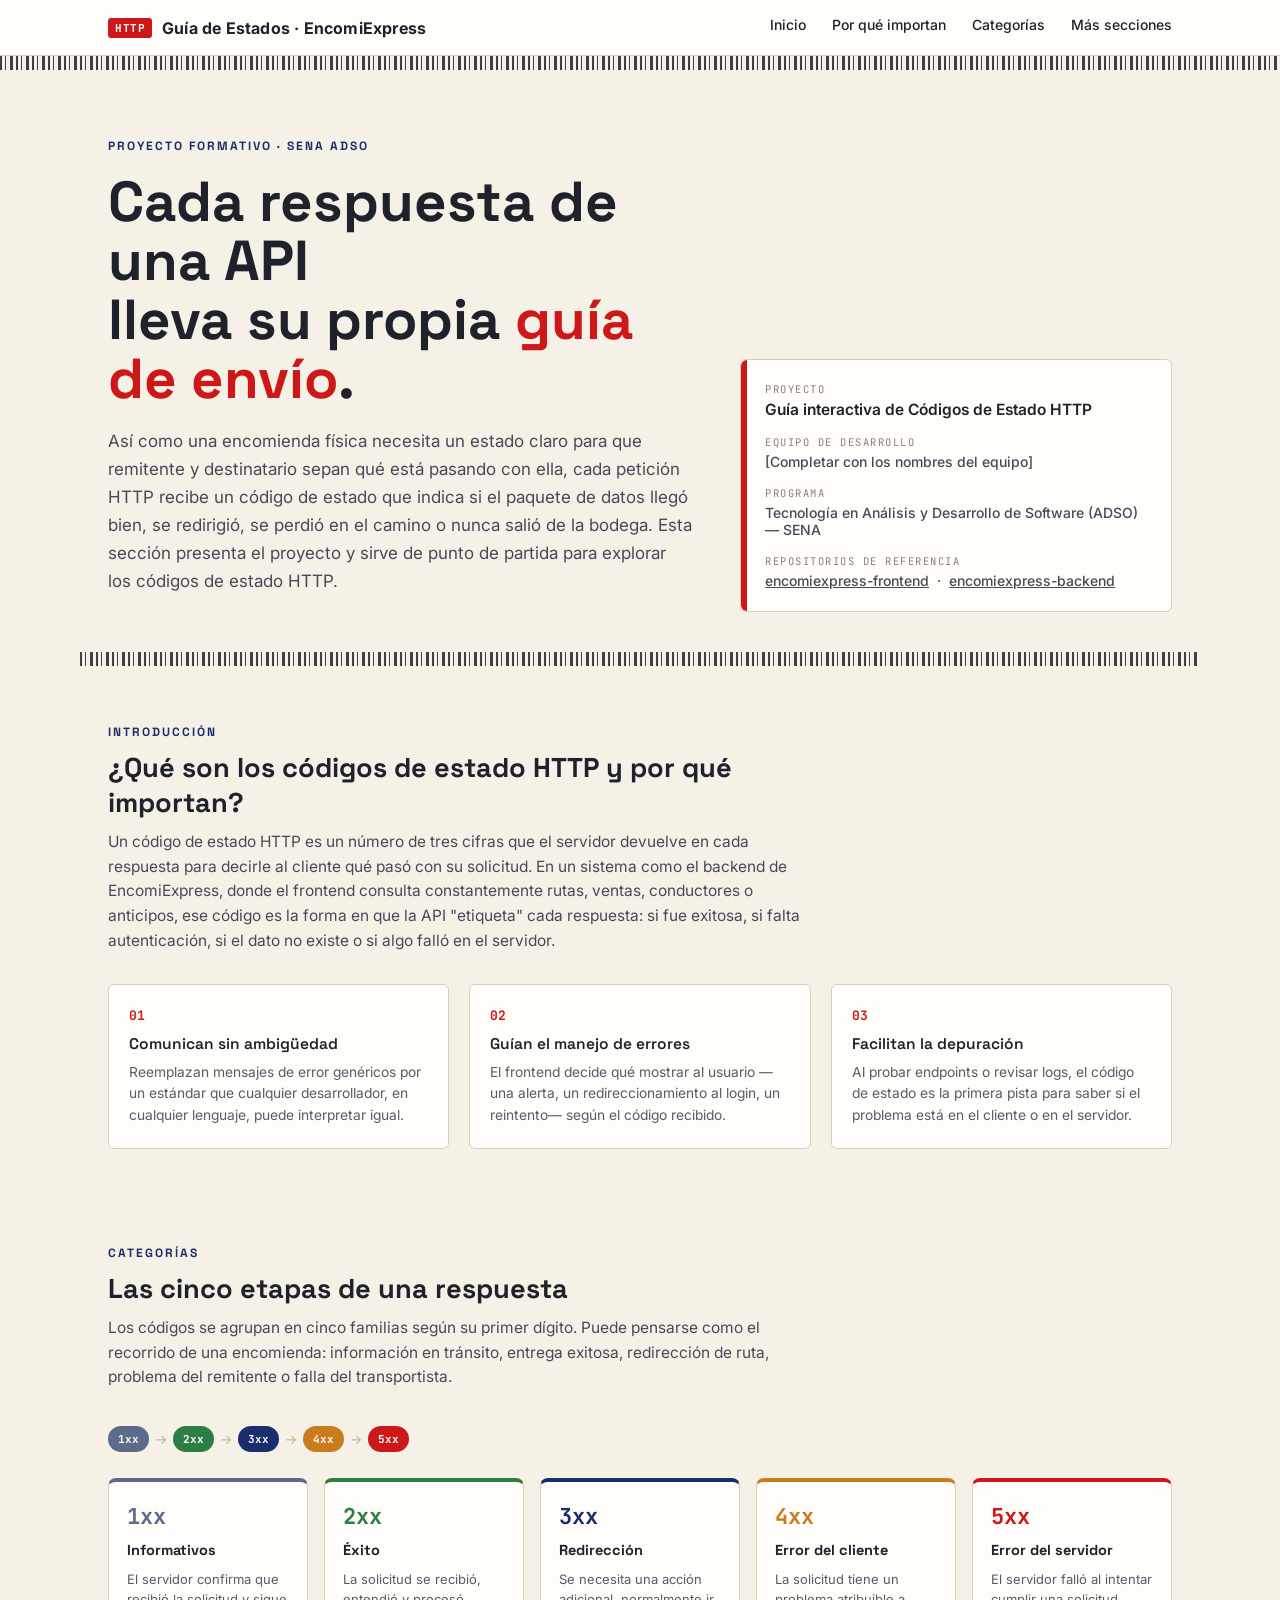
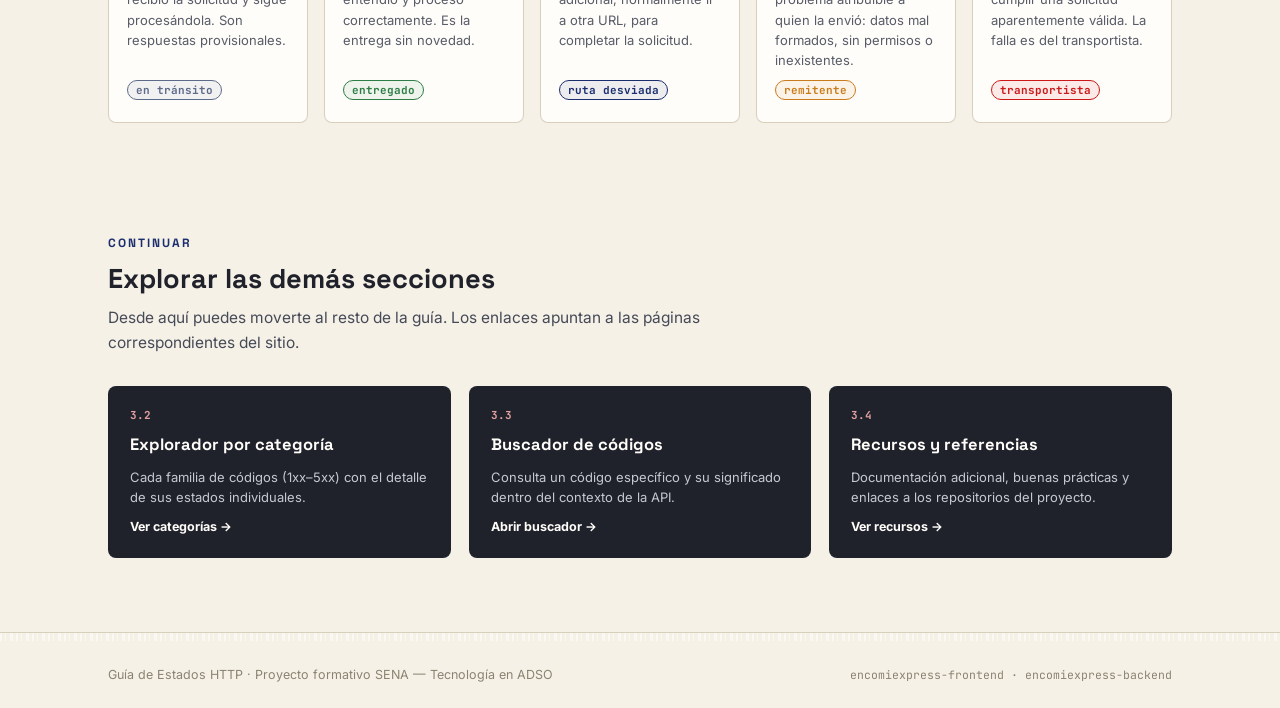
==== index.html @ 659e0f2d "home" ====
<!DOCTYPE html>
<html lang="es">
<head>
<meta charset="UTF-8">
<meta name="viewport" content="width=device-width, initial-scale=1.0">
<title>EncomiExpress · Guía de Estados HTTP</title>
<link rel="preconnect" href="https://fonts.googleapis.com">
<link rel="preconnect" href="https://fonts.gstatic.com" crossorigin>
<link href="https://fonts.googleapis.com/css2?family=Space+Grotesk:wght@500;600;700&family=Inter:wght@400;500;600&family=JetBrains+Mono:wght@500;700&display=swap" rel="stylesheet">
<style>
  :root{
    --rojo-carga:#CC1818;
    --azul-encomi:#1A2E6E;
    --crema-papel:#F6F1E7;
    --grafito:#20222B;
    --verde-entregado:#2E7D46;
    --ambar-aviso:#C97C1C;
    --linea:#D8CFBB;
    --blanco:#FFFDF9;
  }

  *{box-sizing:border-box;}
  html{scroll-behavior:smooth;}
  body{
    margin:0;
    background:var(--crema-papel);
    color:var(--grafito);
    font-family:'Inter', sans-serif;
    -webkit-font-smoothing:antialiased;
  }
  h1,h2,h3,.eyebrow{font-family:'Space Grotesk', sans-serif;}
  code, .code, .mono{font-family:'JetBrains Mono', monospace;}

  a{color:inherit;}

  /* barcode-style divider, nod to la guía de envío en PDF con jsbarcode */
  .barcode{
    height:14px;
    background-image:repeating-linear-gradient(
      90deg,
      var(--grafito) 0px, var(--grafito) 2px,
      transparent 2px, transparent 5px,
      var(--grafito) 5px, var(--grafito) 6px,
      transparent 6px, transparent 10px,
      var(--grafito) 10px, var(--grafito) 13px,
      transparent 13px, transparent 16px
    );
    opacity:0.85;
  }
  .barcode.light{ filter:invert(1) brightness(1.6); opacity:0.5; }

  /* ===== NAV ===== */
  header.top{
    position:sticky; top:0; z-index:50;
    background:var(--blanco);
    border-bottom:1px solid var(--linea);
  }
  .nav-wrap{
    max-width:1120px; margin:0 auto; padding:16px 28px;
    display:flex; align-items:center; justify-content:space-between; gap:20px;
  }
  .brand{display:flex; align-items:center; gap:10px; font-weight:700; letter-spacing:0.2px;}
  .brand .tag{
    background:var(--rojo-carga); color:var(--blanco);
    font-family:'JetBrains Mono',monospace; font-size:11px; font-weight:700;
    padding:3px 7px; border-radius:3px; letter-spacing:0.5px;
  }
  nav.links{display:flex; gap:26px; flex-wrap:wrap;}
  nav.links a{
    font-size:14px; font-weight:500; text-decoration:none; color:var(--grafito);
    padding-bottom:4px; border-bottom:2px solid transparent;
    transition:border-color .2s ease, color .2s ease;
  }
  nav.links a:hover{border-color:var(--rojo-carga); color:var(--rojo-carga);}

  /* ===== HERO ===== */
  .hero{
    max-width:1120px; margin:0 auto; padding:64px 28px 40px;
    display:grid; grid-template-columns:1.15fr 0.85fr; gap:48px; align-items:end;
  }
  .eyebrow{
    display:inline-block; font-size:12px; font-weight:700; letter-spacing:2px;
    text-transform:uppercase; color:var(--azul-encomi); margin-bottom:18px;
  }
  h1{
    font-size:clamp(2.2rem, 4.4vw, 3.6rem);
    line-height:1.05; margin:0 0 18px; font-weight:700; color:var(--grafito);
  }
  h1 span{color:var(--rojo-carga);}
  .lead{font-size:17px; line-height:1.65; max-width:56ch; color:#454A57;}

  /* la "guía de envío" del equipo, a modo de manifiesto del proyecto */
  .waybill{
    background:var(--blanco);
    border:1px solid var(--linea);
    border-radius:6px;
    padding:22px 24px;
    position:relative;
  }
  .waybill::before{
    content:"";
    position:absolute; left:0; top:0; bottom:0; width:6px;
    background:var(--rojo-carga);
    border-radius:6px 0 0 6px;
  }
  .waybill .wb-label{
    font-family:'JetBrains Mono',monospace; font-size:10.5px; letter-spacing:1.5px;
    text-transform:uppercase; color:#8A8371; margin-bottom:4px;
  }
  .waybill .wb-row{margin-bottom:16px;}
  .waybill .wb-row:last-child{margin-bottom:0;}
  .waybill .wb-value{font-size:15.5px; font-weight:600; color:var(--grafito);}
  .waybill .wb-value.small{font-size:14px; font-weight:500; color:#454A57;}

  /* ===== SECTION SHELLS ===== */
  section{max-width:1120px; margin:0 auto; padding:54px 28px;}
  section.tight{padding-top:38px;}
  .section-head{margin-bottom:30px; max-width:70ch;}
  .section-head .eyebrow{margin-bottom:10px;}
  .section-head h2{font-size:1.7rem; margin:0 0 10px; font-weight:700;}
  .section-head p{color:#454A57; line-height:1.6; margin:0; font-size:15.5px;}

  /* ===== INTRO CARDS (por qué importan) ===== */
  .why-grid{
    display:grid; grid-template-columns:repeat(3, 1fr); gap:20px; margin-top:8px;
  }
  .why-card{
    background:var(--blanco); border:1px solid var(--linea); border-radius:6px;
    padding:22px 20px;
  }
  .why-card .num{
    font-family:'JetBrains Mono',monospace; font-weight:700; font-size:13px;
    color:var(--rojo-carga); margin-bottom:10px;
  }
  .why-card h3{font-size:15.5px; margin:0 0 8px; font-weight:600;}
  .why-card p{font-size:13.8px; line-height:1.55; color:#575C68; margin:0;}

  /* ===== CATEGORY TRACKING STRIP ===== */
  .track-strip{
    display:flex; align-items:center; gap:6px; margin:36px 0 8px; flex-wrap:wrap;
  }
  .track-strip .stop{
    font-family:'JetBrains Mono',monospace; font-size:11px; font-weight:700;
    padding:6px 10px; border-radius:20px; color:var(--blanco);
  }
  .track-strip .arrow{color:#B7AF98; font-size:13px;}

  .cat-grid{
    display:grid; grid-template-columns:repeat(5, 1fr); gap:16px; margin-top:26px;
  }
  .cat-card{
    background:var(--blanco); border:1px solid var(--linea); border-radius:8px;
    padding:20px 18px 22px; display:flex; flex-direction:column; gap:10px;
    border-top:4px solid var(--c);
  }
  .cat-card .code-range{
    font-family:'JetBrains Mono',monospace; font-weight:700; font-size:22px; color:var(--c);
  }
  .cat-card h3{margin:0; font-size:14.5px; font-weight:700;}
  .cat-card p{margin:0; font-size:13px; line-height:1.55; color:#575C68; flex-grow:1;}
  .cat-card .status-chip{
    align-self:flex-start; font-size:11px; font-weight:700; font-family:'JetBrains Mono',monospace;
    color:var(--c); border:1px solid var(--c); padding:2px 8px; border-radius:20px;
    background:color-mix(in srgb, var(--c) 8%, transparent);
  }

  /* ===== NAV DE SECCIONES (accede a las demas paginas) ===== */
  .explore-grid{
    display:grid; grid-template-columns:repeat(3, 1fr); gap:18px; margin-top:26px;
  }
  .explore-card{
    background:var(--grafito); color:var(--blanco); border-radius:8px;
    padding:22px 22px 24px; text-decoration:none; display:flex; flex-direction:column; gap:12px;
    transition:transform .18s ease, box-shadow .18s ease;
  }
  .explore-card:hover{transform:translateY(-3px); box-shadow:0 12px 24px -12px rgba(32,34,43,0.45);}
  .explore-card .ex-num{font-family:'JetBrains Mono',monospace; font-size:11px; color:#E2A0A0; font-weight:700;}
  .explore-card h3{margin:0; font-size:16.5px; font-weight:700;}
  .explore-card p{margin:0; font-size:13px; line-height:1.55; color:#C7C9D1;}
  .explore-card .go{font-size:12.5px; font-weight:700; color:var(--blanco); margin-top:auto;}
  .explore-card .go::after{content:" →"; }

  /* ===== FOOTER ===== */
  footer{
    border-top:1px solid var(--linea); margin-top:20px;
  }
  .footer-wrap{
    max-width:1120px; margin:0 auto; padding:26px 28px;
    display:flex; justify-content:space-between; align-items:center; gap:16px; flex-wrap:wrap;
  }
  .footer-wrap p{margin:0; font-size:12.5px; color:#8A8371;}
  .footer-wrap .mono{font-size:11.5px;}

  @media (max-width:860px){
    .hero{grid-template-columns:1fr;}
    .why-grid{grid-template-columns:1fr 1fr;}
    .cat-grid{grid-template-columns:1fr 1fr;}
    .explore-grid{grid-template-columns:1fr;}
    nav.links{display:none;}
  }
  @media (max-width:560px){
    .why-grid{grid-template-columns:1fr;}
    .cat-grid{grid-template-columns:1fr;}
  }
</style>
</head>
<body>

<header class="top">
  <div class="nav-wrap">
    <div class="brand"><span class="tag">HTTP</span> Guía de Estados · EncomiExpress</div>
    <nav class="links">
      <a href="#inicio">Inicio</a>
      <a href="#por-que-importan">Por qué importan</a>
      <a href="#categorias">Categorías</a>
      <a href="#explorar">Más secciones</a>
    </nav>
  </div>
</header>

<div class="barcode"></div>

<main id="inicio">

  <section class="hero">
    <div>
      <span class="eyebrow">Proyecto formativo · SENA ADSO</span>
      <h1>Cada respuesta de una API<br>lleva su propia <span>guía de envío</span>.</h1>
      <p class="lead">
        Así como una encomienda física necesita un estado claro para que remitente y destinatario sepan
        qué está pasando con ella, cada petición HTTP recibe un código de estado que indica si el paquete
        de datos llegó bien, se redirigió, se perdió en el camino o nunca salió de la bodega.
        Esta sección presenta el proyecto y sirve de punto de partida para explorar los códigos de estado HTTP.
      </p>
    </div>

    <div class="waybill">
      <div class="wb-row">
        <div class="wb-label">Proyecto</div>
        <div class="wb-value">Guía interactiva de Códigos de Estado HTTP</div>
      </div>
      <div class="wb-row">
        <div class="wb-label">Equipo de desarrollo</div>
        <div class="wb-value small">[Completar con los nombres del equipo]</div>
      </div>
      <div class="wb-row">
        <div class="wb-label">Programa</div>
        <div class="wb-value small">Tecnología en Análisis y Desarrollo de Software (ADSO) — SENA</div>
      </div>
      <div class="wb-row">
        <div class="wb-label">Repositorios de referencia</div>
        <div class="wb-value small">
          <a href="https://github.com/EncomiExpress/encomiexpress-frontend" target="_blank" rel="noopener">encomiexpress-frontend</a>
          &nbsp;·&nbsp;
          <a href="https://github.com/EncomiExpress/encomiexpress-backend" target="_blank" rel="noopener">encomiexpress-backend</a>
        </div>
      </div>
    </div>
  </section>

  <div class="barcode" style="max-width:1120px;margin:0 auto;"></div>

  <section id="por-que-importan">
    <div class="section-head">
      <span class="eyebrow">Introducción</span>
      <h2>¿Qué son los códigos de estado HTTP y por qué importan?</h2>
      <p>
        Un código de estado HTTP es un número de tres cifras que el servidor devuelve en cada respuesta
        para decirle al cliente qué pasó con su solicitud. En un sistema como el backend de EncomiExpress,
        donde el frontend consulta constantemente rutas, ventas, conductores o anticipos, ese código es la
        forma en que la API "etiqueta" cada respuesta: si fue exitosa, si falta autenticación, si el dato no
        existe o si algo falló en el servidor.
      </p>
    </div>

    <div class="why-grid">
      <div class="why-card">
        <div class="num">01</div>
        <h3>Comunican sin ambigüedad</h3>
        <p>Reemplazan mensajes de error genéricos por un estándar que cualquier desarrollador, en cualquier lenguaje, puede interpretar igual.</p>
      </div>
      <div class="why-card">
        <div class="num">02</div>
        <h3>Guían el manejo de errores</h3>
        <p>El frontend decide qué mostrar al usuario —una alerta, un redireccionamiento al login, un reintento— según el código recibido.</p>
      </div>
      <div class="why-card">
        <div class="num">03</div>
        <h3>Facilitan la depuración</h3>
        <p>Al probar endpoints o revisar logs, el código de estado es la primera pista para saber si el problema está en el cliente o en el servidor.</p>
      </div>
    </div>
  </section>

  <section id="categorias" class="tight">
    <div class="section-head">
      <span class="eyebrow">Categorías</span>
      <h2>Las cinco etapas de una respuesta</h2>
      <p>
        Los códigos se agrupan en cinco familias según su primer dígito. Puede pensarse como el recorrido
        de una encomienda: información en tránsito, entrega exitosa, redirección de ruta, problema del
        remitente o falla del transportista.
      </p>
    </div>

    <div class="track-strip">
      <span class="stop" style="background:#5C6B8A">1xx</span><span class="arrow">→</span>
      <span class="stop" style="background:var(--verde-entregado)">2xx</span><span class="arrow">→</span>
      <span class="stop" style="background:var(--azul-encomi)">3xx</span><span class="arrow">→</span>
      <span class="stop" style="background:var(--ambar-aviso)">4xx</span><span class="arrow">→</span>
      <span class="stop" style="background:var(--rojo-carga)">5xx</span>
    </div>

    <div class="cat-grid">
      <div class="cat-card" style="--c:#5C6B8A">
        <div class="code-range">1xx</div>
        <h3>Informativos</h3>
        <p>El servidor confirma que recibió la solicitud y sigue procesándola. Son respuestas provisionales.</p>
        <span class="status-chip">en tránsito</span>
      </div>
      <div class="cat-card" style="--c:var(--verde-entregado)">
        <div class="code-range">2xx</div>
        <h3>Éxito</h3>
        <p>La solicitud se recibió, entendió y procesó correctamente. Es la entrega sin novedad.</p>
        <span class="status-chip">entregado</span>
      </div>
      <div class="cat-card" style="--c:var(--azul-encomi)">
        <div class="code-range">3xx</div>
        <h3>Redirección</h3>
        <p>Se necesita una acción adicional, normalmente ir a otra URL, para completar la solicitud.</p>
        <span class="status-chip">ruta desviada</span>
      </div>
      <div class="cat-card" style="--c:var(--ambar-aviso)">
        <div class="code-range">4xx</div>
        <h3>Error del cliente</h3>
        <p>La solicitud tiene un problema atribuible a quien la envió: datos mal formados, sin permisos o inexistentes.</p>
        <span class="status-chip">remitente</span>
      </div>
      <div class="cat-card" style="--c:var(--rojo-carga)">
        <div class="code-range">5xx</div>
        <h3>Error del servidor</h3>
        <p>El servidor falló al intentar cumplir una solicitud aparentemente válida. La falla es del transportista.</p>
        <span class="status-chip">transportista</span>
      </div>
    </div>
  </section>

  <section id="explorar">
    <div class="section-head">
      <span class="eyebrow">Continuar</span>
      <h2>Explorar las demás secciones</h2>
      <p>Desde aquí puedes moverte al resto de la guía. Los enlaces apuntan a las páginas correspondientes del sitio.</p>
    </div>

    <div class="explore-grid">
      <a class="explore-card" href="categorias.html">
        <span class="ex-num">3.2</span>
        <h3>Explorador por categoría</h3>
        <p>Cada familia de códigos (1xx–5xx) con el detalle de sus estados individuales.</p>
        <span class="go">Ver categorías</span>
      </a>
      <a class="explore-card" href="buscador.html">
        <span class="ex-num">3.3</span>
        <h3>Buscador de códigos</h3>
        <p>Consulta un código específico y su significado dentro del contexto de la API.</p>
        <span class="go">Abrir buscador</span>
      </a>
      <a class="explore-card" href="recursos.html">
        <span class="ex-num">3.4</span>
        <h3>Recursos y referencias</h3>
        <p>Documentación adicional, buenas prácticas y enlaces a los repositorios del proyecto.</p>
        <span class="go">Ver recursos</span>
      </a>
    </div>
  </section>

</main>

<footer>
  <div class="barcode light" style="height:8px;"></div>
  <div class="footer-wrap">
    <p>Guía de Estados HTTP · Proyecto formativo SENA — Tecnología en ADSO</p>
    <p class="mono">encomiexpress-frontend · encomiexpress-backend</p>
  </div>
</footer>

</body>
</html>
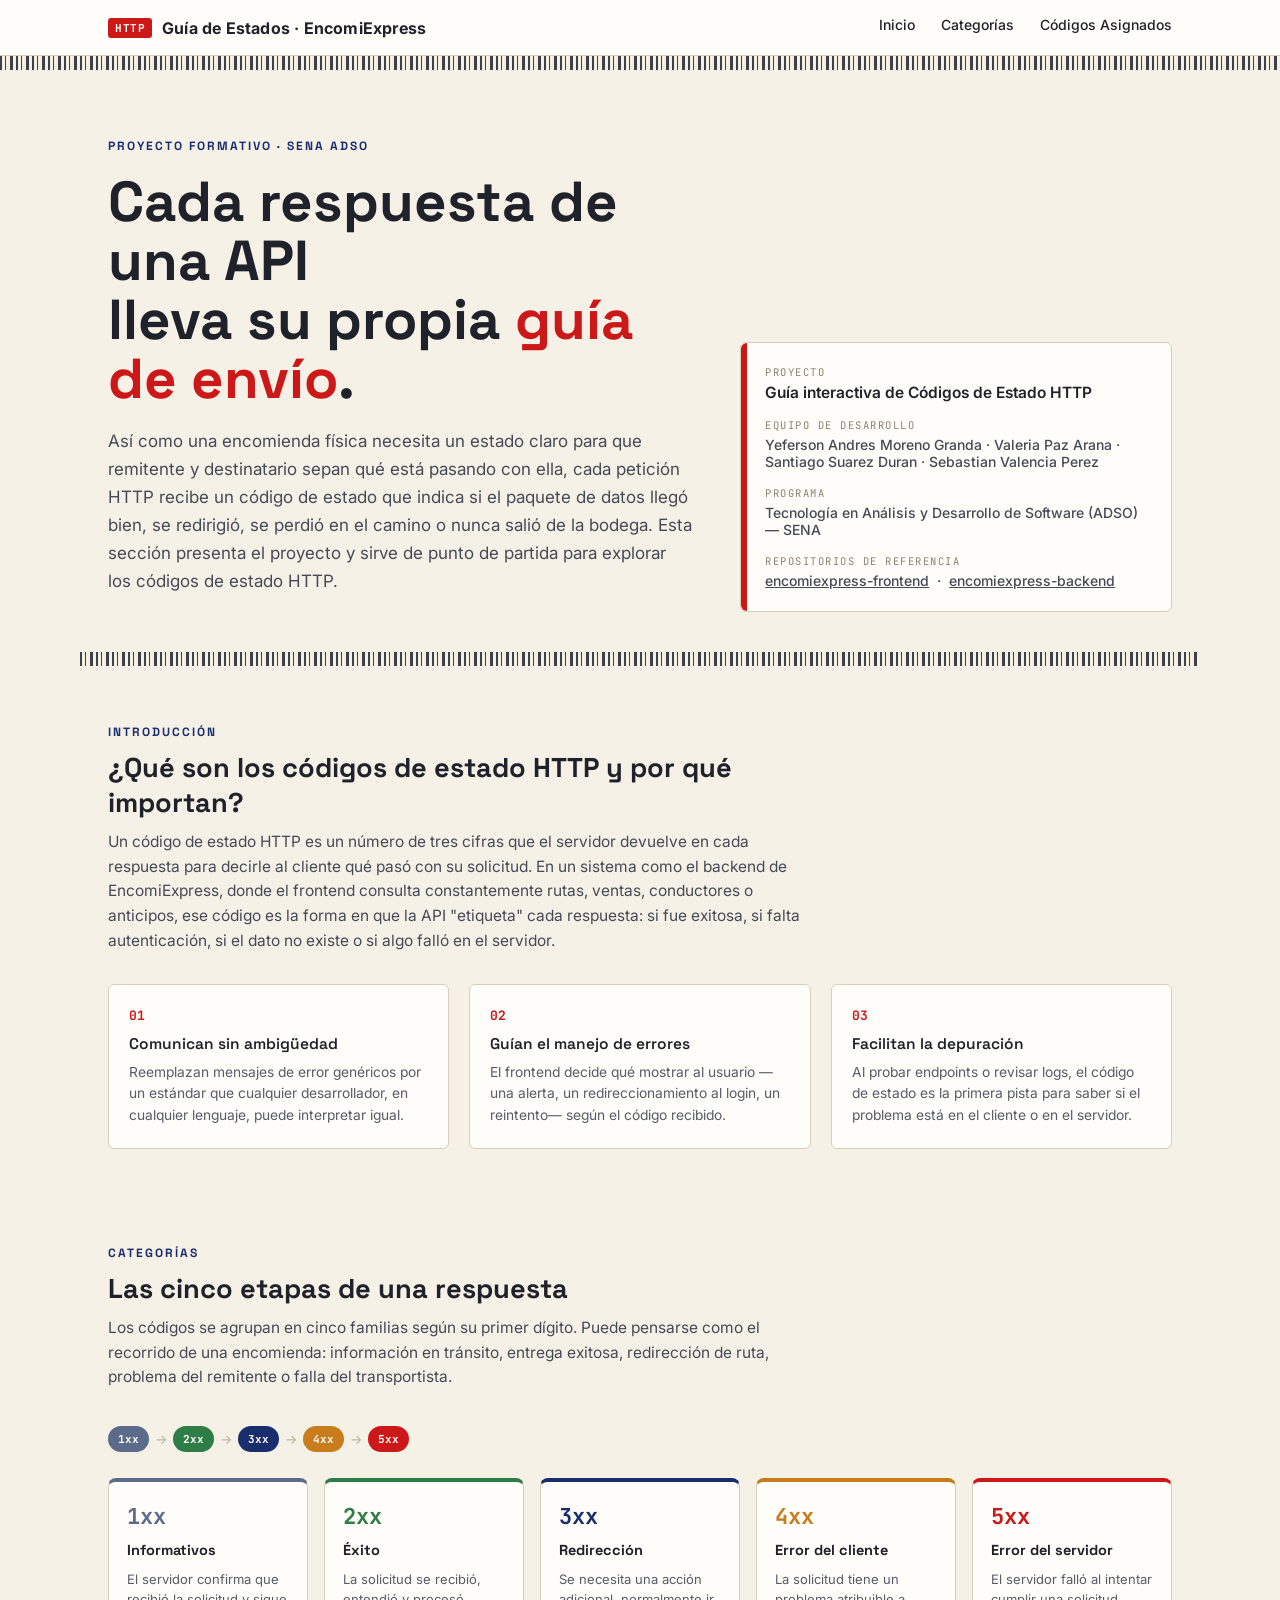
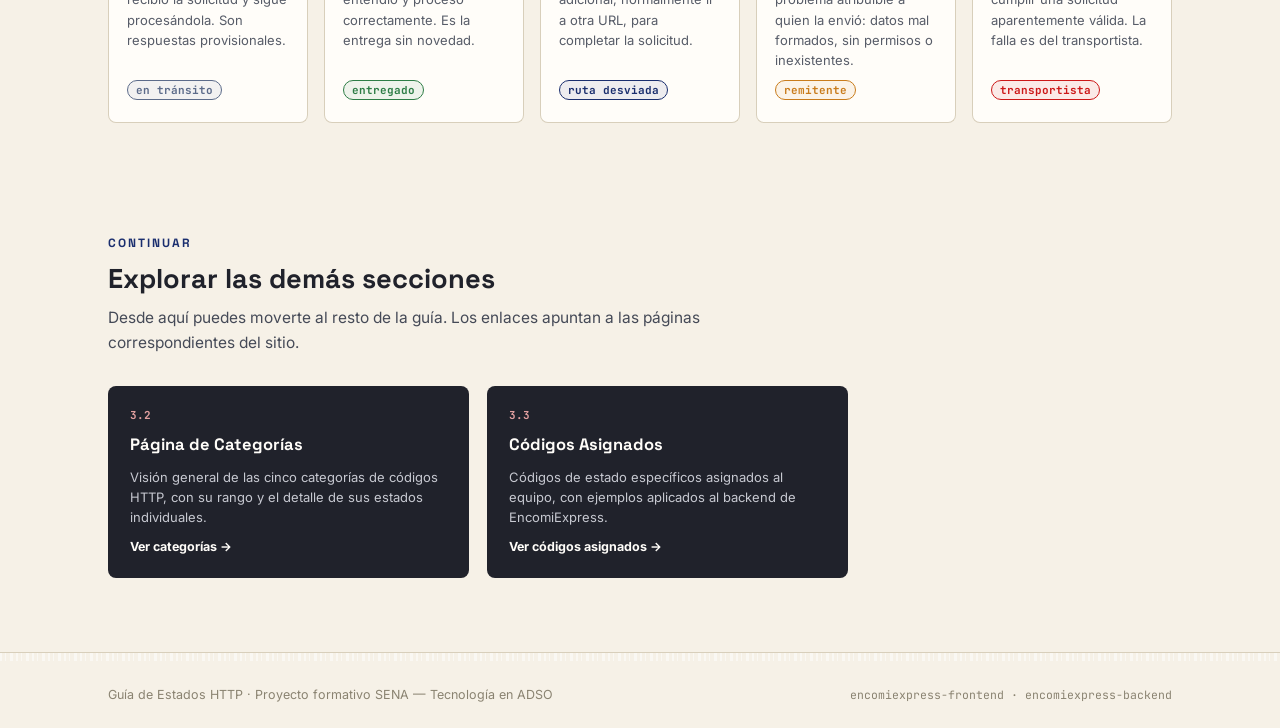
==== commit 27d21e82: "Agrega pagina de categorias y corrige nav y equipo en el home Completa los nombres del equipo de des" ====
--- a/index.html
+++ b/index.html
@@ -179,6 +179,7 @@
   .explore-card p{margin:0; font-size:13px; line-height:1.55; color:#C7C9D1;}
   .explore-card .go{font-size:12.5px; font-weight:700; color:var(--blanco); margin-top:auto;}
   .explore-card .go::after{content:" →"; }
+  .explore-grid.cols-2{grid-template-columns:repeat(2, 1fr); max-width:740px;}
 
   /* ===== FOOTER ===== */
   footer{
@@ -195,7 +196,7 @@
     .hero{grid-template-columns:1fr;}
     .why-grid{grid-template-columns:1fr 1fr;}
     .cat-grid{grid-template-columns:1fr 1fr;}
-    .explore-grid{grid-template-columns:1fr;}
+    .explore-grid, .explore-grid.cols-2{grid-template-columns:1fr;}
     nav.links{display:none;}
   }
   @media (max-width:560px){
@@ -210,10 +211,9 @@
   <div class="nav-wrap">
     <div class="brand"><span class="tag">HTTP</span> Guía de Estados · EncomiExpress</div>
     <nav class="links">
-      <a href="#inicio">Inicio</a>
-      <a href="#por-que-importan">Por qué importan</a>
-      <a href="#categorias">Categorías</a>
-      <a href="#explorar">Más secciones</a>
+      <a href="index.html">Inicio</a>
+      <a href="categorias.html">Categorías</a>
+      <a href="codigos-asignados.html">Códigos Asignados</a>
     </nav>
   </div>
 </header>
@@ -241,7 +241,7 @@
       </div>
       <div class="wb-row">
         <div class="wb-label">Equipo de desarrollo</div>
-        <div class="wb-value small">[Completar con los nombres del equipo]</div>
+        <div class="wb-value small">Yeferson Andres Moreno Granda · Valeria Paz Arana · Santiago Suarez Duran · Sebastian Valencia Perez</div>
       </div>
       <div class="wb-row">
         <div class="wb-label">Programa</div>
@@ -352,24 +352,18 @@
       <p>Desde aquí puedes moverte al resto de la guía. Los enlaces apuntan a las páginas correspondientes del sitio.</p>
     </div>
 
-    <div class="explore-grid">
+    <div class="explore-grid cols-2">
       <a class="explore-card" href="categorias.html">
         <span class="ex-num">3.2</span>
-        <h3>Explorador por categoría</h3>
-        <p>Cada familia de códigos (1xx–5xx) con el detalle de sus estados individuales.</p>
+        <h3>Página de Categorías</h3>
+        <p>Visión general de las cinco categorías de códigos HTTP, con su rango y el detalle de sus estados individuales.</p>
         <span class="go">Ver categorías</span>
       </a>
-      <a class="explore-card" href="buscador.html">
+      <a class="explore-card" href="codigos-asignados.html">
         <span class="ex-num">3.3</span>
-        <h3>Buscador de códigos</h3>
-        <p>Consulta un código específico y su significado dentro del contexto de la API.</p>
-        <span class="go">Abrir buscador</span>
-      </a>
-      <a class="explore-card" href="recursos.html">
-        <span class="ex-num">3.4</span>
-        <h3>Recursos y referencias</h3>
-        <p>Documentación adicional, buenas prácticas y enlaces a los repositorios del proyecto.</p>
-        <span class="go">Ver recursos</span>
+        <h3>Códigos Asignados</h3>
+        <p>Códigos de estado específicos asignados al equipo, con ejemplos aplicados al backend de EncomiExpress.</p>
+        <span class="go">Ver códigos asignados</span>
       </a>
     </div>
   </section>
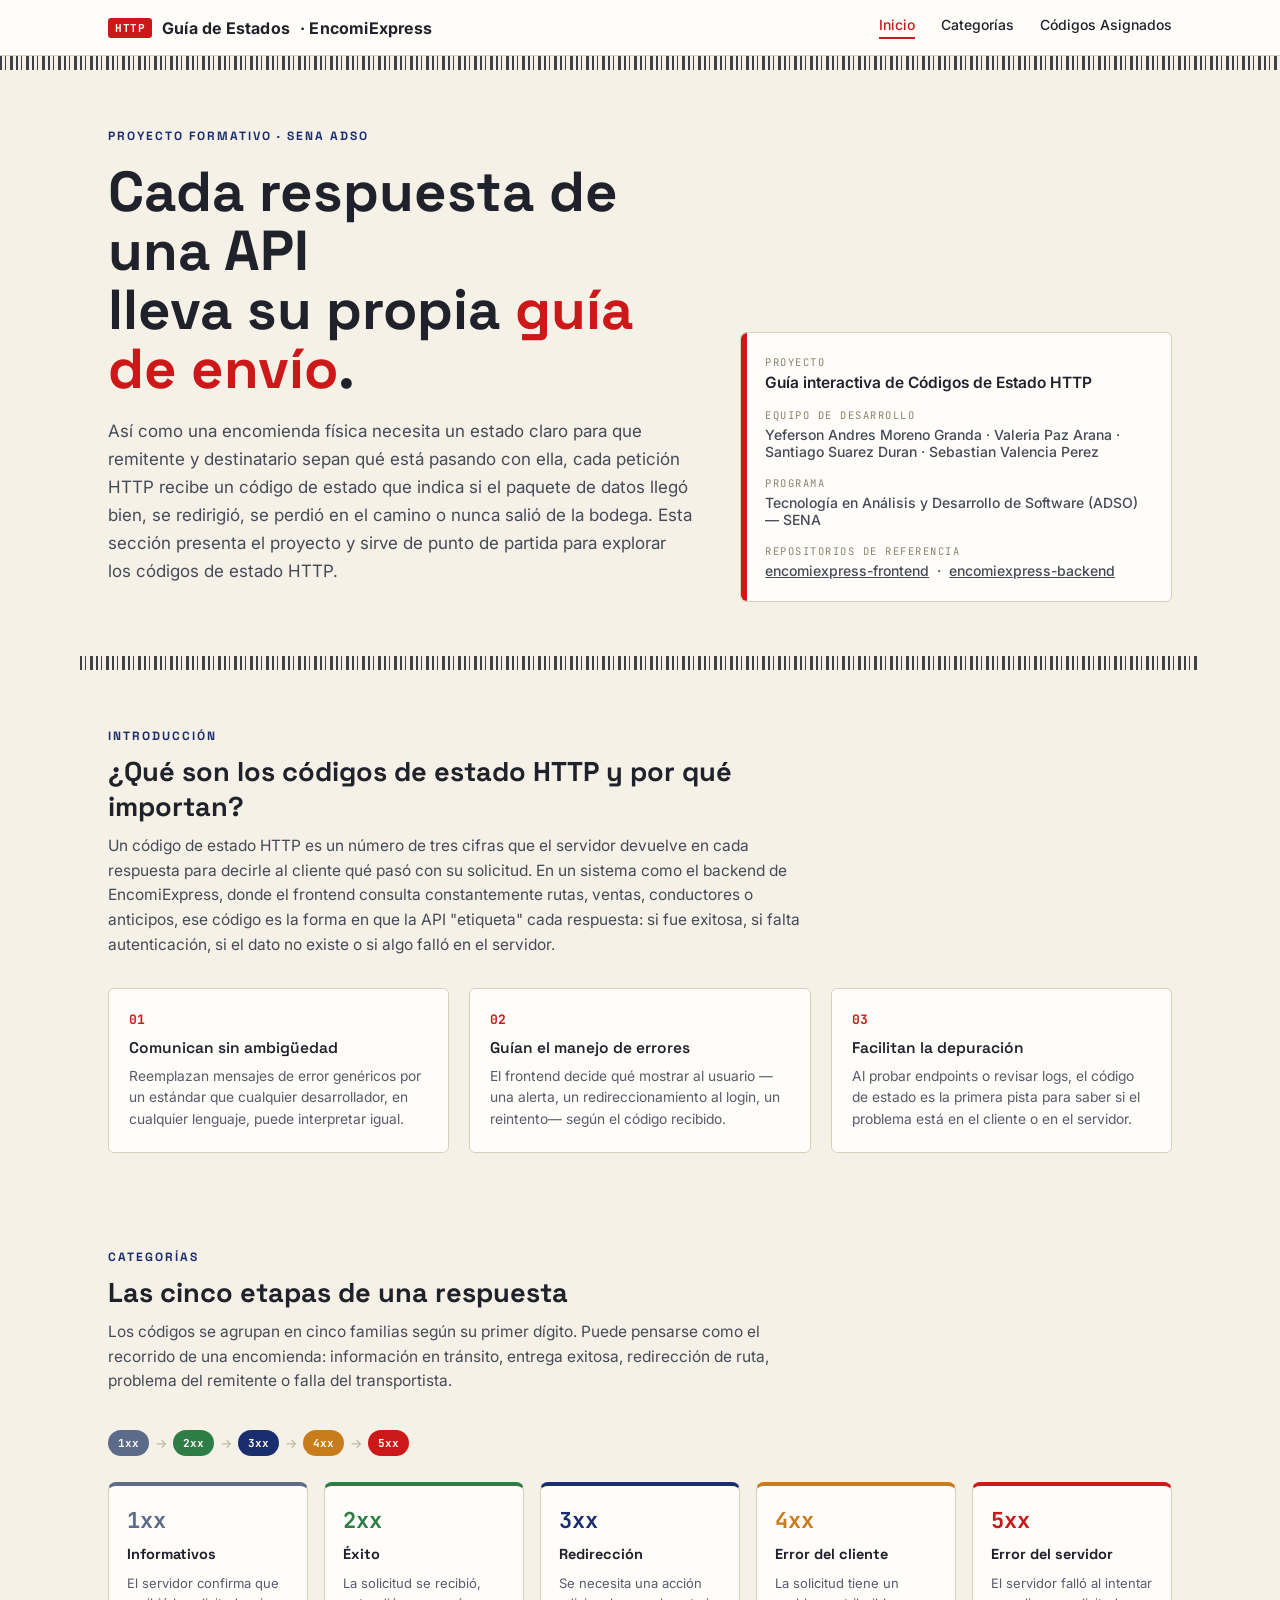
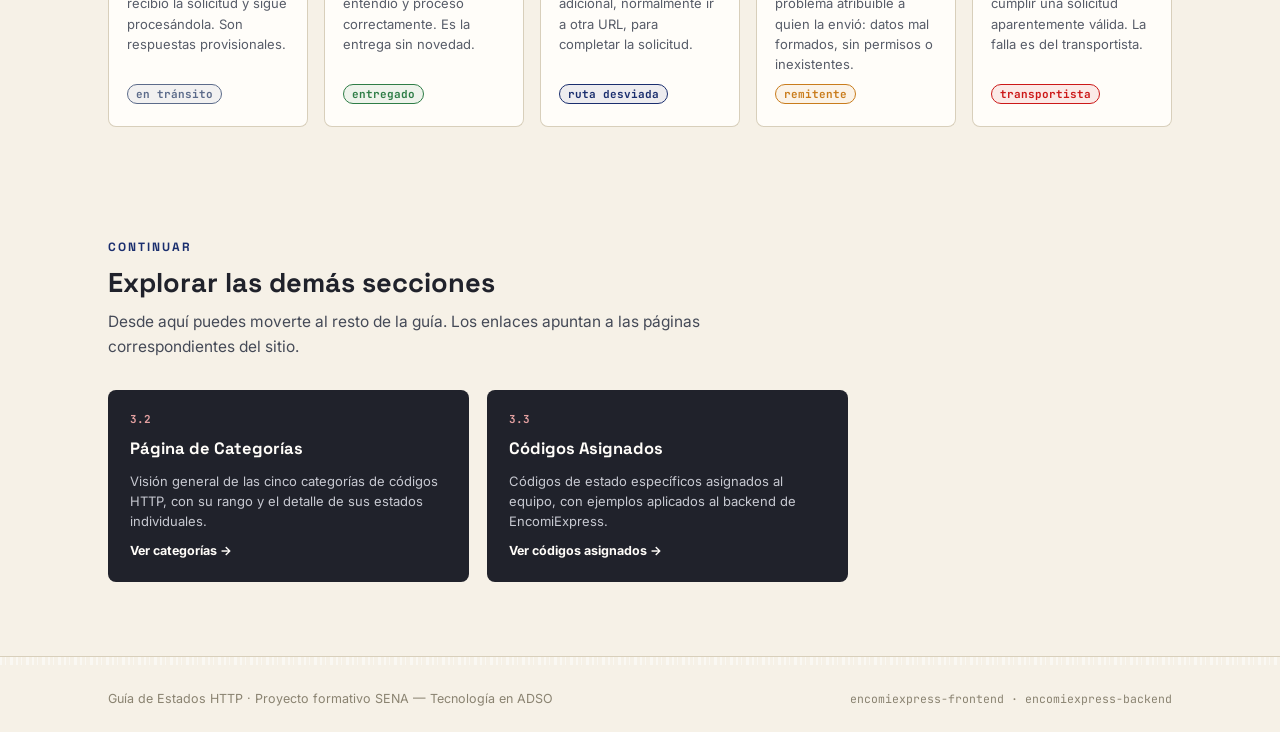
==== commit 874a73f7: "Agrega diseño responsivo y JavaScript funcional Separa el CSS triplicado en styles.css compartido, a" ====
--- a/index.html
+++ b/index.html
@@ -7,214 +7,21 @@
 <link rel="preconnect" href="https://fonts.googleapis.com">
 <link rel="preconnect" href="https://fonts.gstatic.com" crossorigin>
 <link href="https://fonts.googleapis.com/css2?family=Space+Grotesk:wght@500;600;700&family=Inter:wght@400;500;600&family=JetBrains+Mono:wght@500;700&display=swap" rel="stylesheet">
-<style>
-  :root{
-    --rojo-carga:#CC1818;
-    --azul-encomi:#1A2E6E;
-    --crema-papel:#F6F1E7;
-    --grafito:#20222B;
-    --verde-entregado:#2E7D46;
-    --ambar-aviso:#C97C1C;
-    --linea:#D8CFBB;
-    --blanco:#FFFDF9;
-  }
-
-  *{box-sizing:border-box;}
-  html{scroll-behavior:smooth;}
-  body{
-    margin:0;
-    background:var(--crema-papel);
-    color:var(--grafito);
-    font-family:'Inter', sans-serif;
-    -webkit-font-smoothing:antialiased;
-  }
-  h1,h2,h3,.eyebrow{font-family:'Space Grotesk', sans-serif;}
-  code, .code, .mono{font-family:'JetBrains Mono', monospace;}
-
-  a{color:inherit;}
-
-  /* barcode-style divider, nod to la guía de envío en PDF con jsbarcode */
-  .barcode{
-    height:14px;
-    background-image:repeating-linear-gradient(
-      90deg,
-      var(--grafito) 0px, var(--grafito) 2px,
-      transparent 2px, transparent 5px,
-      var(--grafito) 5px, var(--grafito) 6px,
-      transparent 6px, transparent 10px,
-      var(--grafito) 10px, var(--grafito) 13px,
-      transparent 13px, transparent 16px
-    );
-    opacity:0.85;
-  }
-  .barcode.light{ filter:invert(1) brightness(1.6); opacity:0.5; }
-
-  /* ===== NAV ===== */
-  header.top{
-    position:sticky; top:0; z-index:50;
-    background:var(--blanco);
-    border-bottom:1px solid var(--linea);
-  }
-  .nav-wrap{
-    max-width:1120px; margin:0 auto; padding:16px 28px;
-    display:flex; align-items:center; justify-content:space-between; gap:20px;
-  }
-  .brand{display:flex; align-items:center; gap:10px; font-weight:700; letter-spacing:0.2px;}
-  .brand .tag{
-    background:var(--rojo-carga); color:var(--blanco);
-    font-family:'JetBrains Mono',monospace; font-size:11px; font-weight:700;
-    padding:3px 7px; border-radius:3px; letter-spacing:0.5px;
-  }
-  nav.links{display:flex; gap:26px; flex-wrap:wrap;}
-  nav.links a{
-    font-size:14px; font-weight:500; text-decoration:none; color:var(--grafito);
-    padding-bottom:4px; border-bottom:2px solid transparent;
-    transition:border-color .2s ease, color .2s ease;
-  }
-  nav.links a:hover{border-color:var(--rojo-carga); color:var(--rojo-carga);}
-
-  /* ===== HERO ===== */
-  .hero{
-    max-width:1120px; margin:0 auto; padding:64px 28px 40px;
-    display:grid; grid-template-columns:1.15fr 0.85fr; gap:48px; align-items:end;
-  }
-  .eyebrow{
-    display:inline-block; font-size:12px; font-weight:700; letter-spacing:2px;
-    text-transform:uppercase; color:var(--azul-encomi); margin-bottom:18px;
-  }
-  h1{
-    font-size:clamp(2.2rem, 4.4vw, 3.6rem);
-    line-height:1.05; margin:0 0 18px; font-weight:700; color:var(--grafito);
-  }
-  h1 span{color:var(--rojo-carga);}
-  .lead{font-size:17px; line-height:1.65; max-width:56ch; color:#454A57;}
-
-  /* la "guía de envío" del equipo, a modo de manifiesto del proyecto */
-  .waybill{
-    background:var(--blanco);
-    border:1px solid var(--linea);
-    border-radius:6px;
-    padding:22px 24px;
-    position:relative;
-  }
-  .waybill::before{
-    content:"";
-    position:absolute; left:0; top:0; bottom:0; width:6px;
-    background:var(--rojo-carga);
-    border-radius:6px 0 0 6px;
-  }
-  .waybill .wb-label{
-    font-family:'JetBrains Mono',monospace; font-size:10.5px; letter-spacing:1.5px;
-    text-transform:uppercase; color:#8A8371; margin-bottom:4px;
-  }
-  .waybill .wb-row{margin-bottom:16px;}
-  .waybill .wb-row:last-child{margin-bottom:0;}
-  .waybill .wb-value{font-size:15.5px; font-weight:600; color:var(--grafito);}
-  .waybill .wb-value.small{font-size:14px; font-weight:500; color:#454A57;}
-
-  /* ===== SECTION SHELLS ===== */
-  section{max-width:1120px; margin:0 auto; padding:54px 28px;}
-  section.tight{padding-top:38px;}
-  .section-head{margin-bottom:30px; max-width:70ch;}
-  .section-head .eyebrow{margin-bottom:10px;}
-  .section-head h2{font-size:1.7rem; margin:0 0 10px; font-weight:700;}
-  .section-head p{color:#454A57; line-height:1.6; margin:0; font-size:15.5px;}
-
-  /* ===== INTRO CARDS (por qué importan) ===== */
-  .why-grid{
-    display:grid; grid-template-columns:repeat(3, 1fr); gap:20px; margin-top:8px;
-  }
-  .why-card{
-    background:var(--blanco); border:1px solid var(--linea); border-radius:6px;
-    padding:22px 20px;
-  }
-  .why-card .num{
-    font-family:'JetBrains Mono',monospace; font-weight:700; font-size:13px;
-    color:var(--rojo-carga); margin-bottom:10px;
-  }
-  .why-card h3{font-size:15.5px; margin:0 0 8px; font-weight:600;}
-  .why-card p{font-size:13.8px; line-height:1.55; color:#575C68; margin:0;}
-
-  /* ===== CATEGORY TRACKING STRIP ===== */
-  .track-strip{
-    display:flex; align-items:center; gap:6px; margin:36px 0 8px; flex-wrap:wrap;
-  }
-  .track-strip .stop{
-    font-family:'JetBrains Mono',monospace; font-size:11px; font-weight:700;
-    padding:6px 10px; border-radius:20px; color:var(--blanco);
-  }
-  .track-strip .arrow{color:#B7AF98; font-size:13px;}
-
-  .cat-grid{
-    display:grid; grid-template-columns:repeat(5, 1fr); gap:16px; margin-top:26px;
-  }
-  .cat-card{
-    background:var(--blanco); border:1px solid var(--linea); border-radius:8px;
-    padding:20px 18px 22px; display:flex; flex-direction:column; gap:10px;
-    border-top:4px solid var(--c);
-  }
-  .cat-card .code-range{
-    font-family:'JetBrains Mono',monospace; font-weight:700; font-size:22px; color:var(--c);
-  }
-  .cat-card h3{margin:0; font-size:14.5px; font-weight:700;}
-  .cat-card p{margin:0; font-size:13px; line-height:1.55; color:#575C68; flex-grow:1;}
-  .cat-card .status-chip{
-    align-self:flex-start; font-size:11px; font-weight:700; font-family:'JetBrains Mono',monospace;
-    color:var(--c); border:1px solid var(--c); padding:2px 8px; border-radius:20px;
-    background:color-mix(in srgb, var(--c) 8%, transparent);
-  }
-
-  /* ===== NAV DE SECCIONES (accede a las demas paginas) ===== */
-  .explore-grid{
-    display:grid; grid-template-columns:repeat(3, 1fr); gap:18px; margin-top:26px;
-  }
-  .explore-card{
-    background:var(--grafito); color:var(--blanco); border-radius:8px;
-    padding:22px 22px 24px; text-decoration:none; display:flex; flex-direction:column; gap:12px;
-    transition:transform .18s ease, box-shadow .18s ease;
-  }
-  .explore-card:hover{transform:translateY(-3px); box-shadow:0 12px 24px -12px rgba(32,34,43,0.45);}
-  .explore-card .ex-num{font-family:'JetBrains Mono',monospace; font-size:11px; color:#E2A0A0; font-weight:700;}
-  .explore-card h3{margin:0; font-size:16.5px; font-weight:700;}
-  .explore-card p{margin:0; font-size:13px; line-height:1.55; color:#C7C9D1;}
-  .explore-card .go{font-size:12.5px; font-weight:700; color:var(--blanco); margin-top:auto;}
-  .explore-card .go::after{content:" →"; }
-  .explore-grid.cols-2{grid-template-columns:repeat(2, 1fr); max-width:740px;}
-
-  /* ===== FOOTER ===== */
-  footer{
-    border-top:1px solid var(--linea); margin-top:20px;
-  }
-  .footer-wrap{
-    max-width:1120px; margin:0 auto; padding:26px 28px;
-    display:flex; justify-content:space-between; align-items:center; gap:16px; flex-wrap:wrap;
-  }
-  .footer-wrap p{margin:0; font-size:12.5px; color:#8A8371;}
-  .footer-wrap .mono{font-size:11.5px;}
-
-  @media (max-width:860px){
-    .hero{grid-template-columns:1fr;}
-    .why-grid{grid-template-columns:1fr 1fr;}
-    .cat-grid{grid-template-columns:1fr 1fr;}
-    .explore-grid, .explore-grid.cols-2{grid-template-columns:1fr;}
-    nav.links{display:none;}
-  }
-  @media (max-width:560px){
-    .why-grid{grid-template-columns:1fr;}
-    .cat-grid{grid-template-columns:1fr;}
-  }
-</style>
+<link rel="stylesheet" href="styles.css">
 </head>
-<body>
+<body class="page-home">
 
 <header class="top">
   <div class="nav-wrap">
-    <div class="brand"><span class="tag">HTTP</span> Guía de Estados · EncomiExpress</div>
-    <nav class="links">
+    <div class="brand"><span class="tag">HTTP</span> Guía de Estados<span class="brand-suffix"> · EncomiExpress</span></div>
+    <nav class="links" id="nav-links">
       <a href="index.html">Inicio</a>
       <a href="categorias.html">Categorías</a>
       <a href="codigos-asignados.html">Códigos Asignados</a>
     </nav>
+    <button type="button" class="nav-toggle" aria-label="Abrir menú" aria-expanded="false" aria-controls="nav-links">
+      <span></span><span></span><span></span>
+    </button>
   </div>
 </header>
 
@@ -378,5 +185,8 @@
   </div>
 </footer>
 
+<button type="button" id="back-to-top" class="back-to-top" aria-label="Volver arriba">↑</button>
+
+<script src="script.js" defer></script>
 </body>
 </html>
--- a/styles.css
+++ b/styles.css
@@ -0,0 +1,373 @@
+/* Guía de Estados HTTP · EncomiExpress
+   Hoja de estilos compartida por index.html, categorias.html y codigos-asignados.html */
+
+:root{
+  --rojo-carga:#CC1818;
+  --azul-encomi:#1A2E6E;
+  --crema-papel:#F6F1E7;
+  --grafito:#20222B;
+  --verde-entregado:#2E7D46;
+  --ambar-aviso:#C97C1C;
+  --linea:#D8CFBB;
+  --blanco:#FFFDF9;
+}
+
+*{box-sizing:border-box;}
+html{scroll-behavior:smooth;}
+body{
+  margin:0;
+  background:var(--crema-papel);
+  color:var(--grafito);
+  font-family:'Inter', sans-serif;
+  -webkit-font-smoothing:antialiased;
+}
+h1,h2,h3,.eyebrow{font-family:'Space Grotesk', sans-serif;}
+code, .code, .mono{font-family:'JetBrains Mono', monospace;}
+
+a{color:inherit;}
+
+.eyebrow{
+  display:inline-block; font-size:12px; font-weight:700; letter-spacing:2px;
+  text-transform:uppercase; color:var(--azul-encomi); margin-bottom:18px;
+}
+h1 span{color:var(--rojo-carga);}
+
+/* barcode-style divider, nod to la guía de envío en PDF con jsbarcode */
+.barcode{
+  height:14px;
+  background-image:repeating-linear-gradient(
+    90deg,
+    var(--grafito) 0px, var(--grafito) 2px,
+    transparent 2px, transparent 5px,
+    var(--grafito) 5px, var(--grafito) 6px,
+    transparent 6px, transparent 10px,
+    var(--grafito) 10px, var(--grafito) 13px,
+    transparent 13px, transparent 16px
+  );
+  opacity:0.85;
+}
+.barcode.light{ filter:invert(1) brightness(1.6); opacity:0.5; }
+
+/* ===== NAV ===== */
+header.top{
+  position:sticky; top:0; z-index:50;
+  background:var(--blanco);
+  border-bottom:1px solid var(--linea);
+}
+.nav-wrap{
+  position:relative;
+  max-width:1120px; margin:0 auto; padding:16px 28px;
+  display:flex; align-items:center; justify-content:space-between; gap:20px;
+}
+.brand{display:flex; align-items:center; gap:10px; font-weight:700; letter-spacing:0.2px; min-width:0;}
+.brand .tag{
+  background:var(--rojo-carga); color:var(--blanco);
+  font-family:'JetBrains Mono',monospace; font-size:11px; font-weight:700;
+  padding:3px 7px; border-radius:3px; letter-spacing:0.5px; flex-shrink:0;
+}
+nav.links{display:flex; gap:26px; flex-wrap:wrap;}
+nav.links a{
+  font-size:14px; font-weight:500; text-decoration:none; color:var(--grafito);
+  padding-bottom:4px; border-bottom:2px solid transparent;
+  transition:border-color .2s ease, color .2s ease;
+}
+nav.links a:hover{border-color:var(--rojo-carga); color:var(--rojo-carga);}
+nav.links a.active{border-color:var(--rojo-carga); color:var(--rojo-carga);}
+
+/* ===== NAV TOGGLE (hamburguesa) ===== */
+.nav-toggle{
+  display:none; flex-direction:column; justify-content:center; gap:5px;
+  width:34px; height:34px; padding:0; border:none; background:transparent;
+  cursor:pointer; flex-shrink:0;
+}
+.nav-toggle span{
+  display:block; width:100%; height:2px; background:var(--grafito);
+  transition:transform .2s ease, opacity .2s ease;
+}
+.nav-toggle.is-open span:nth-child(1){transform:translateY(7px) rotate(45deg);}
+.nav-toggle.is-open span:nth-child(2){opacity:0;}
+.nav-toggle.is-open span:nth-child(3){transform:translateY(-7px) rotate(-45deg);}
+
+/* ===== BOTÓN VOLVER ARRIBA ===== */
+.back-to-top{
+  position:fixed; right:22px; bottom:22px; z-index:60;
+  width:44px; height:44px; border-radius:50%; border:none;
+  background:var(--grafito); color:var(--blanco); font-size:18px; line-height:1;
+  cursor:pointer; display:flex; align-items:center; justify-content:center;
+  opacity:0; visibility:hidden; transform:translateY(8px);
+  transition:opacity .2s ease, transform .2s ease, visibility .2s ease, background .2s ease;
+  box-shadow:0 8px 20px -8px rgba(32,34,43,0.5);
+}
+.back-to-top.visible{opacity:1; visibility:visible; transform:translateY(0);}
+.back-to-top:hover{background:var(--rojo-carga);}
+
+/* ===== HERO (solo index.html) ===== */
+.hero{
+  max-width:1120px; margin:0 auto; padding:64px 28px 40px;
+  display:grid; grid-template-columns:1.15fr 0.85fr; gap:48px; align-items:end;
+}
+.hero h1{
+  font-size:clamp(2.2rem, 4.4vw, 3.6rem);
+  line-height:1.05; margin:0 0 18px; font-weight:700; color:var(--grafito);
+}
+.hero .lead{font-size:17px; line-height:1.65; max-width:56ch; color:#454A57;}
+
+/* la "guía de envío" del equipo, a modo de manifiesto del proyecto */
+.waybill{
+  background:var(--blanco);
+  border:1px solid var(--linea);
+  border-radius:6px;
+  padding:22px 24px;
+  position:relative;
+}
+.waybill::before{
+  content:"";
+  position:absolute; left:0; top:0; bottom:0; width:6px;
+  background:var(--rojo-carga);
+  border-radius:6px 0 0 6px;
+}
+.waybill .wb-label{
+  font-family:'JetBrains Mono',monospace; font-size:10.5px; letter-spacing:1.5px;
+  text-transform:uppercase; color:#8A8371; margin-bottom:4px;
+}
+.waybill .wb-row{margin-bottom:16px;}
+.waybill .wb-row:last-child{margin-bottom:0;}
+.waybill .wb-value{font-size:15.5px; font-weight:600; color:var(--grafito);}
+.waybill .wb-value.small{font-size:14px; font-weight:500; color:#454A57;}
+
+/* ===== PAGE HEAD (categorias.html y codigos-asignados.html) ===== */
+.page-head{
+  max-width:1120px; margin:0 auto; padding:54px 28px 10px;
+}
+.page-head h1{
+  font-size:clamp(1.9rem, 3.6vw, 2.9rem);
+  line-height:1.1; margin:0 0 16px; font-weight:700; color:var(--grafito);
+}
+.page-head .lead{font-size:16.5px; line-height:1.65; max-width:72ch; color:#454A57; margin:0;}
+
+/* ===== SECTION SHELLS ===== */
+section{max-width:1120px; margin:0 auto; padding:44px 28px;}
+section.tight{padding-top:16px;}
+.section-head{margin-bottom:28px; max-width:70ch;}
+.section-head .eyebrow{margin-bottom:10px;}
+.section-head h2{font-size:1.5rem; margin:0 0 10px; font-weight:700;}
+.section-head p{color:#454A57; line-height:1.6; margin:0; font-size:15.5px;}
+
+/* index.html usa secciones más espaciosas (layout tipo "hero") */
+body.page-home section{padding:54px 28px;}
+body.page-home section.tight{padding-top:38px;}
+body.page-home .section-head{margin-bottom:30px;}
+body.page-home .section-head h2{font-size:1.7rem;}
+
+/* ===== INTRO CARDS · por qué importan (solo index.html) ===== */
+.why-grid{
+  display:grid; grid-template-columns:repeat(3, 1fr); gap:20px; margin-top:8px;
+}
+.why-card{
+  background:var(--blanco); border:1px solid var(--linea); border-radius:6px;
+  padding:22px 20px;
+}
+.why-card .num{
+  font-family:'JetBrains Mono',monospace; font-weight:700; font-size:13px;
+  color:var(--rojo-carga); margin-bottom:10px;
+}
+.why-card h3{font-size:15.5px; margin:0 0 8px; font-weight:600;}
+.why-card p{font-size:13.8px; line-height:1.55; color:#575C68; margin:0;}
+
+/* ===== CATEGORY TRACKING STRIP (solo index.html) ===== */
+.track-strip{
+  display:flex; align-items:center; gap:6px; margin:36px 0 8px; flex-wrap:wrap;
+}
+.track-strip .stop{
+  font-family:'JetBrains Mono',monospace; font-size:11px; font-weight:700;
+  padding:6px 10px; border-radius:20px; color:var(--blanco);
+}
+.track-strip .arrow{color:#B7AF98; font-size:13px;}
+
+.cat-grid{
+  display:grid; grid-template-columns:repeat(5, 1fr); gap:16px; margin-top:26px;
+}
+.cat-card{
+  background:var(--blanco); border:1px solid var(--linea); border-radius:8px;
+  padding:20px 18px 22px; display:flex; flex-direction:column; gap:10px;
+  border-top:4px solid var(--c);
+}
+.cat-card .code-range{
+  font-family:'JetBrains Mono',monospace; font-weight:700; font-size:22px; color:var(--c);
+}
+.cat-card h3{margin:0; font-size:14.5px; font-weight:700;}
+.cat-card p{margin:0; font-size:13px; line-height:1.55; color:#575C68; flex-grow:1;}
+.cat-card .status-chip{
+  align-self:flex-start; font-size:11px; font-weight:700; font-family:'JetBrains Mono',monospace;
+  color:var(--c); border:1px solid var(--c); padding:2px 8px; border-radius:20px;
+  background:color-mix(in srgb, var(--c) 8%, transparent);
+}
+
+/* ===== NAV DE SECCIONES · accede a las demas paginas (solo index.html) ===== */
+.explore-grid{
+  display:grid; grid-template-columns:repeat(3, 1fr); gap:18px; margin-top:26px;
+}
+.explore-card{
+  background:var(--grafito); color:var(--blanco); border-radius:8px;
+  padding:22px 22px 24px; text-decoration:none; display:flex; flex-direction:column; gap:12px;
+  transition:transform .18s ease, box-shadow .18s ease;
+}
+.explore-card:hover{transform:translateY(-3px); box-shadow:0 12px 24px -12px rgba(32,34,43,0.45);}
+.explore-card .ex-num{font-family:'JetBrains Mono',monospace; font-size:11px; color:#E2A0A0; font-weight:700;}
+.explore-card h3{margin:0; font-size:16.5px; font-weight:700;}
+.explore-card p{margin:0; font-size:13px; line-height:1.55; color:#C7C9D1;}
+.explore-card .go{font-size:12.5px; font-weight:700; color:var(--blanco); margin-top:auto;}
+.explore-card .go::after{content:" →"; }
+.explore-grid.cols-2{grid-template-columns:repeat(2, 1fr); max-width:740px;}
+
+/* ===== TABLA DE REFERENCIA (categorias.html y codigos-asignados.html) ===== */
+.table-wrap{
+  background:var(--blanco); border:1px solid var(--linea); border-radius:8px;
+  overflow-x:auto; -webkit-overflow-scrolling:touch;
+}
+table.ref-table{width:100%; border-collapse:collapse;}
+#cat-table{min-width:600px;}
+#codes-table{min-width:640px;}
+table.ref-table thead th{
+  background:var(--grafito); color:var(--blanco);
+  font-family:'JetBrains Mono',monospace; font-size:12px; letter-spacing:0.5px;
+  text-transform:uppercase; text-align:left; padding:14px 20px; font-weight:700;
+}
+table.ref-table tbody td{
+  padding:16px 20px; border-top:1px solid var(--linea); font-size:14.5px; vertical-align:top;
+}
+table.ref-table tbody tr:nth-child(even){background:#FBF8F2;}
+table.ref-table td.cat{
+  font-family:'JetBrains Mono',monospace; font-weight:700; font-size:15px; color:var(--c);
+  white-space:nowrap;
+}
+table.ref-table td.range{font-family:'JetBrains Mono',monospace; font-size:13.5px; color:#575C68; white-space:nowrap;}
+table.ref-table td.desc{color:#3A3E48; line-height:1.55;}
+
+/* ===== BUSCADOR DE CÓDIGOS (solo codigos-asignados.html) ===== */
+.table-search{
+  display:flex; align-items:center; gap:14px; margin-bottom:14px; flex-wrap:wrap;
+}
+.table-search input[type="search"]{
+  flex:1 1 280px; max-width:420px; font-family:'Inter', sans-serif; font-size:14px;
+  padding:10px 14px; border:1px solid var(--linea); border-radius:6px;
+  background:var(--blanco); color:var(--grafito); outline:none;
+  transition:border-color .2s ease, box-shadow .2s ease;
+}
+.table-search input[type="search"]:focus{
+  border-color:var(--rojo-carga); box-shadow:0 0 0 3px color-mix(in srgb, var(--rojo-carga) 12%, transparent);
+}
+.table-search .search-count{
+  font-family:'JetBrains Mono',monospace; font-size:12px; color:#8A8371;
+}
+table.ref-table tbody tr.no-match-row td{
+  text-align:center; color:#8A8371; font-style:italic; padding:24px 20px;
+}
+
+/* ===== DETALLE POR CATEGORIA (solo categorias.html) ===== */
+.cat-detail{
+  background:var(--blanco); border:1px solid var(--linea); border-radius:8px;
+  padding:26px 26px 24px; margin-bottom:20px; border-left:6px solid var(--c);
+}
+.cat-detail-head{
+  display:flex; align-items:baseline; gap:14px; margin-bottom:6px; flex-wrap:wrap;
+}
+.cat-detail-head .code-range{
+  font-family:'JetBrains Mono',monospace; font-weight:700; font-size:26px; color:var(--c);
+}
+.cat-detail-head h3{margin:0; font-size:18px; font-weight:700;}
+.cat-detail .status-chip{
+  font-size:11px; font-weight:700; font-family:'JetBrains Mono',monospace;
+  color:var(--c); border:1px solid var(--c); padding:2px 8px; border-radius:20px;
+  background:color-mix(in srgb, var(--c) 8%, transparent);
+  margin-left:auto;
+}
+.cat-detail > p.desc{margin:8px 0 18px; font-size:14.5px; line-height:1.6; color:#454A57; max-width:75ch;}
+.code-list{
+  display:grid; grid-template-columns:repeat(2, 1fr); gap:10px 20px;
+}
+.code-item{
+  display:flex; gap:12px; align-items:baseline;
+  border-top:1px solid var(--linea); padding:10px 0;
+}
+.code-item .num{
+  font-family:'JetBrains Mono',monospace; font-weight:700; font-size:14.5px; color:var(--c);
+  min-width:38px;
+}
+.code-item .txt{font-size:13.8px; line-height:1.5; color:#3A3E48;}
+.code-item .txt strong{font-weight:600; color:var(--grafito);}
+
+/* ===== FOOTER NAV (categorias.html y codigos-asignados.html) ===== */
+.page-nav{
+  display:flex; justify-content:space-between; gap:16px; margin-top:10px; flex-wrap:wrap;
+}
+.page-nav a{
+  text-decoration:none; font-size:14px; font-weight:700; color:var(--azul-encomi);
+  display:flex; align-items:center; gap:8px;
+}
+.page-nav a:hover{color:var(--rojo-carga);}
+.page-nav a.next::after{content:" →";}
+.page-nav a.prev::before{content:"← ";}
+
+/* ===== FOOTER ===== */
+footer{
+  border-top:1px solid var(--linea); margin-top:20px;
+}
+.footer-wrap{
+  max-width:1120px; margin:0 auto; padding:26px 28px;
+  display:flex; justify-content:space-between; align-items:center; gap:16px; flex-wrap:wrap;
+}
+.footer-wrap p{margin:0; font-size:12.5px; color:#8A8371;}
+.footer-wrap .mono{font-size:11.5px;}
+
+/* ===== RESPONSIVE ===== */
+@media (max-width:860px){
+  body.page-home .hero{grid-template-columns:1fr;}
+  body.page-home .why-grid{grid-template-columns:1fr 1fr;}
+  body.page-home .cat-grid{grid-template-columns:1fr 1fr;}
+  body.page-home .explore-grid, body.page-home .explore-grid.cols-2{grid-template-columns:1fr;}
+
+  .code-list{grid-template-columns:1fr;}
+  table.ref-table{font-size:13px;}
+
+  .nav-toggle{display:flex;}
+  nav.links{
+    display:none;
+    position:absolute; top:100%; left:0; right:0;
+    background:var(--blanco); border-bottom:1px solid var(--linea);
+    flex-direction:column; gap:2px; padding:10px 28px 18px;
+    box-shadow:0 12px 20px -12px rgba(32,34,43,0.25);
+  }
+  nav.links.open{display:flex;}
+  nav.links a{padding:10px 0; border-bottom:1px solid var(--linea);}
+  nav.links a:last-child{border-bottom:none;}
+}
+@media (max-width:560px){
+  body.page-home .why-grid{grid-template-columns:1fr;}
+  body.page-home .cat-grid{grid-template-columns:1fr;}
+}
+@media (max-width:480px){
+  .nav-wrap{padding:14px 18px;}
+  .brand{font-size:13.5px; gap:8px;}
+  .brand-suffix{display:none;}
+  .footer-wrap{padding:22px 18px;}
+  .back-to-top{right:14px; bottom:14px; width:40px; height:40px;}
+
+  .page-head{padding:38px 18px 10px;}
+  .page-head .lead{font-size:15px;}
+  section{padding:30px 18px;}
+  section.tight{padding-top:10px;}
+  .section-head h2{font-size:1.3rem;}
+  table.ref-table thead th, table.ref-table tbody td{padding:11px 12px; font-size:12.5px;}
+  .table-search input[type="search"]{flex-basis:100%; max-width:none;}
+  .cat-detail{padding:18px 16px 16px;}
+
+  body.page-home .hero{padding:44px 18px 30px; gap:32px;}
+  body.page-home .hero .lead{font-size:15.5px;}
+  body.page-home .waybill{padding:18px 16px;}
+  body.page-home section{padding:38px 18px;}
+  body.page-home section.tight{padding-top:26px;}
+  body.page-home .section-head h2{font-size:1.4rem;}
+  body.page-home .why-card, body.page-home .cat-card{padding:18px 16px;}
+  body.page-home .explore-card{padding:18px 18px 20px;}
+}
